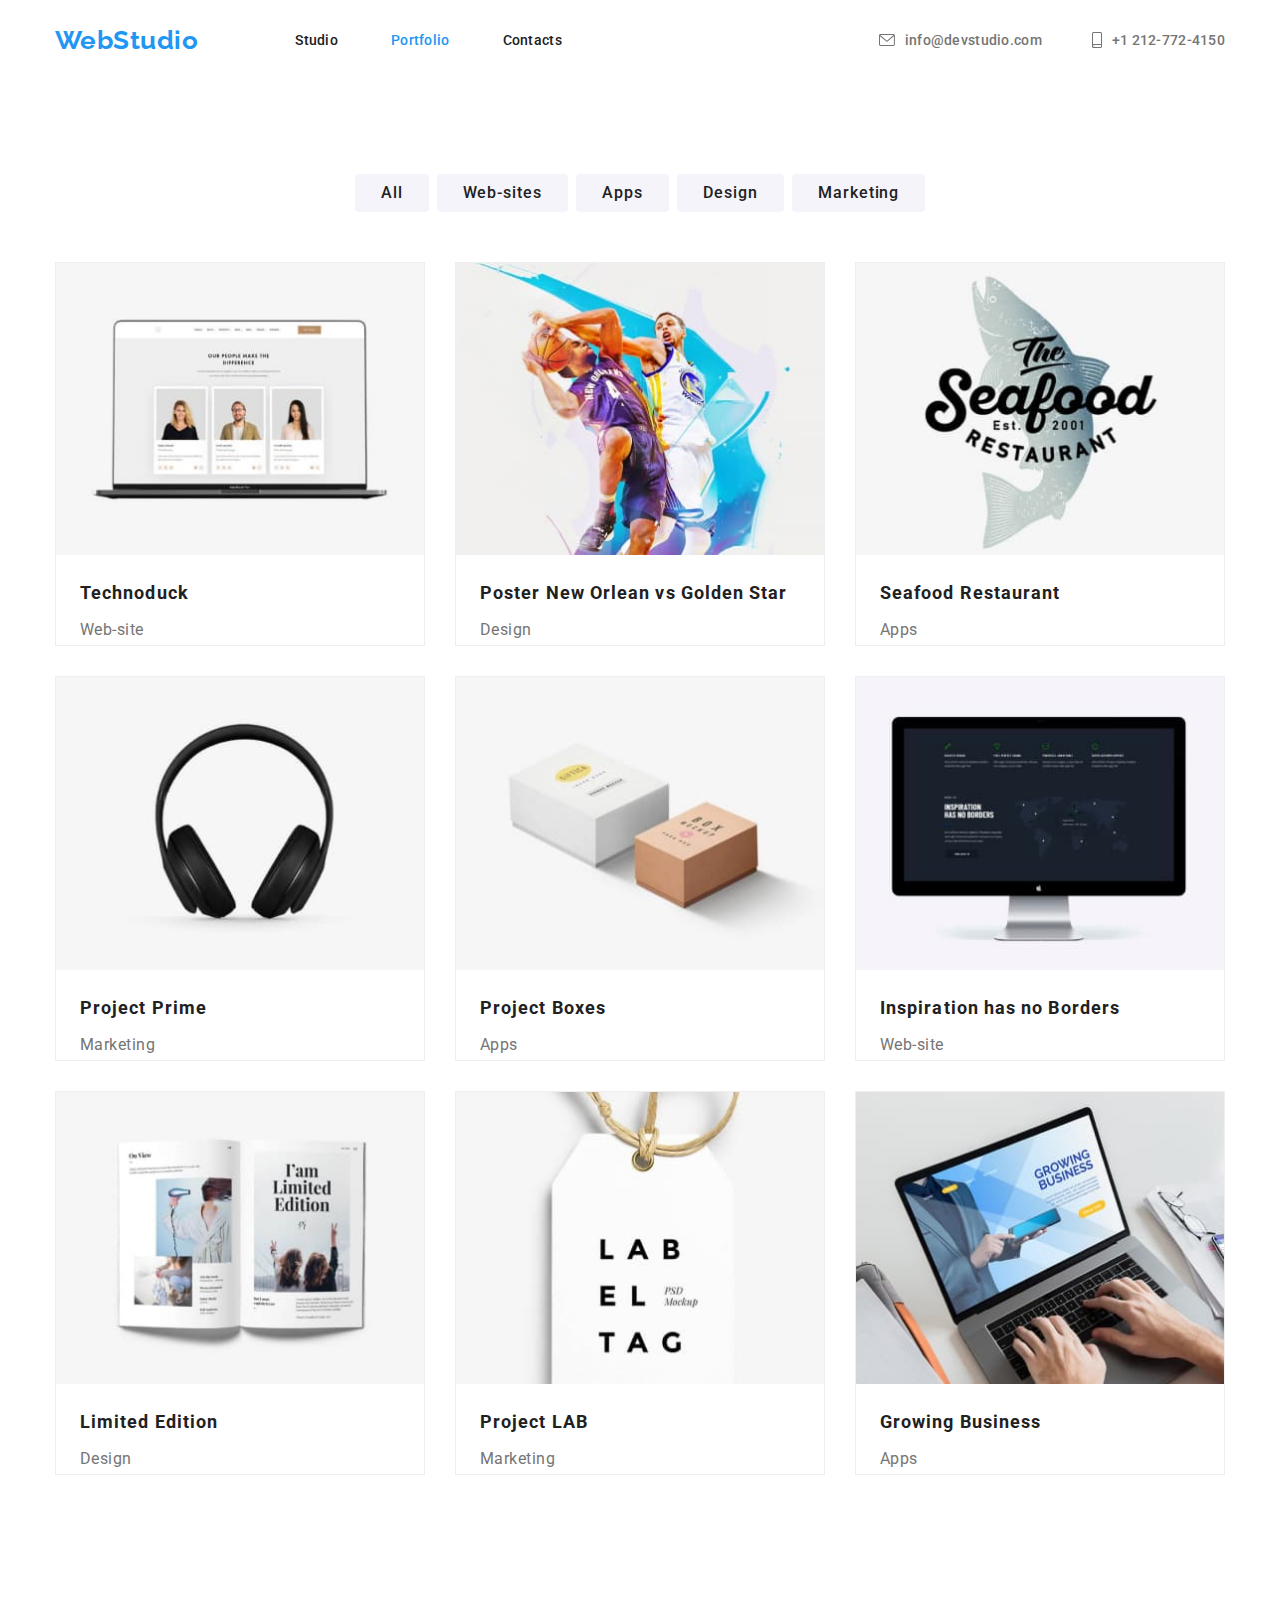
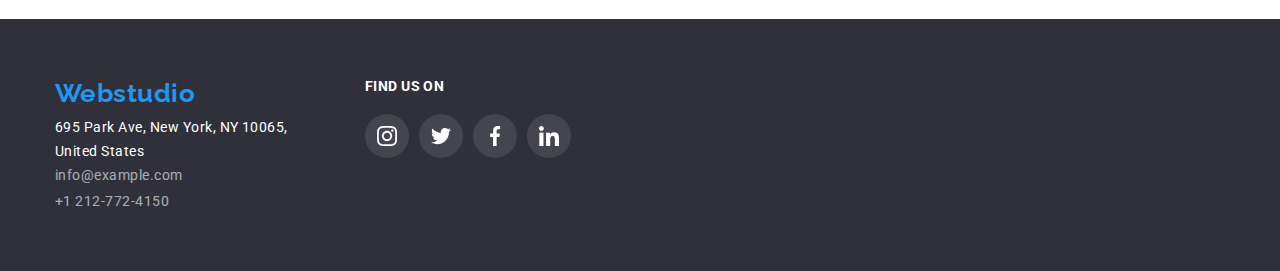
==== portfolio.html @ 39f23f41 "Ini clone from hw4" ====
<!DOCTYPE html>
<html lang="en">
<head>
    <meta charset="UTF-8">
    <meta http-equiv="X-UA-Compatible" content="IE=edge">
    <meta name="viewport" content="width=device-width, initial-scale=1.0">
    <link rel="stylesheet" href="https://fonts.googleapis.com/css2?family=Raleway:wght@700&family=Roboto:wght@400;500;700;900&display=swap"> 
    <link rel="stylesheet" href="./css/style.css">
    <title>Portfolio</title>
</head>
<body>
    
    <!-- Top Nav Bar -->
    
    <header>
        <div class="container header-container">
            <a href="./index.html" class="header-logo">WebStudio</a>
            <nav class="header-navigation">
                <ul class="nav-list">
                    <li class="nav-item">
                        <a href="./index.html" class="nav-link">Studio</a>
                    </li>
                    <li class="nav-item">
                        <a href="./portfolio.html" class="nav-link nav-link-current">Portfolio</a>
                    </li>
                    <li class="nav-item">
                        <a href="#" class="nav-link">Contacts</a>
                    </li>
                </ul>
            </nav>
            <ul class="header-contact-list">
                <li class="header-contact-item">
                    <a href="mailto:info@devstudio.com" class="header-contact-link">
                        <svg class="header-contact-link-icon" width="16" height="12">
                            <use href="./images/svgimages/sprite.svg#icon-envelope"></use>
                        </svg>
                        info@devstudio.com
                    </a>
                </li>
                <li class="header-contact-item">
                    <a href="tel:+12127724150" class="header-contact-link">
                        <svg class="header-contact-link-icon" width="10" height="16">
                            <use href="./images/svgimages/sprite.svg#icon-smartphone"></use>
                        </svg>
                        +1 212-772-4150
                    </a>
                </li>
            </ul>
        </div>
    </header>
    <main>

        <!-- Portfolio button bar section -->

    <section class="section portfolio-button-bar-section">
        <div class="container">
            <h1 class="portfolio-button-bar-title">Our Portfolio</h1>
            <ul class="portfolio-button-bar-list">
                <li class="portfolio-button-bar-item">
                    <button type="button" class="portfolio-button">All</button>
                </li>
                <li class="portfolio-button-bar-item">
                    <button type="button" class="portfolio-button">Web-sites</button>
                </li>
                <li class="portfolio-button-bar-item">
                    <button type="button" class="portfolio-button">Apps</button>
                </li>
                <li class="portfolio-button-bar-item">
                    <button type="button" class="portfolio-button">Design</button>
                </li>
                <li class="portfolio-button-bar-item">
                    <button type="button" class="portfolio-button">Marketing</button>
                </li>
            </ul>

<!-- Portfolio Card Section -->

            <ul class="portfolio-card-list">
                <li class="portfolio-card-item">
                    <img src="./images/portfolioimages/portfolio1.jpg" alt="Labtop Screen" width="370">
                    <h3 class="portfolio-card-item-title">Technoduck</h3>
                    <p class="portfolio-card-item-text">Web-site</p>
                </li>
                <li class="portfolio-card-item">
                    <img src="./images/portfolioimages/portfolio2.jpg" alt="Basketball Players" width="370">
                    <h3 class="portfolio-card-item-title">Poster New Orlean vs Golden Star</h3>
                    <p class="portfolio-card-item-text">Design</p>
                </li>
                <li class="portfolio-card-item">
                    <img src="./images/portfolioimages/portfolio3.jpg" alt="Seafood Restaurant Logo" width="370">
                    <h3 class="portfolio-card-item-title">Seafood Restaurant</h3>
                    <p class="portfolio-card-item-text">Apps</p>
                </li>
                <li class="portfolio-card-item">
                    <img src="./images/portfolioimages/portfolio4.jpg" alt="Headphones" width="370">
                    <h3 class="portfolio-card-item-title">Project Prime</h3>
                    <p class="portfolio-card-item-text">Marketing</p>
                </li>
                <li class="portfolio-card-item">
                    <img src="./images/portfolioimages/portfolio5.jpg" alt="Two Parcels" width="370">
                    <h3 class="portfolio-card-item-title">Project Boxes</h3>
                    <p class="portfolio-card-item-text">Apps</p>
                </li>
                <li class="portfolio-card-item">
                    <img src="./images/portfolioimages/portfolio6.jpg" alt="Computer monitor" width="370">
                    <h3 class="portfolio-card-item-title">Inspiration has no Borders</h3>
                    <p class="portfolio-card-item-text">Web-site</p>
                </li>
                <li class="portfolio-card-item">
                    <img src="./images/portfolioimages/portfolio7.jpg" alt="Magazine pages" width="370">
                    <h3 class="portfolio-card-item-title">Limited Edition</h3>
                    <p class="portfolio-card-item-text">Design</p>
                </li>
                <li class="portfolio-card-item">
                    <img src="./images/portfolioimages/portfolio8.jpg" alt="Fancy Label" width="370">
                    <h3 class="portfolio-card-item-title">Project LAB</h3>
                    <p class="portfolio-card-item-text">Marketing</p>
                </li>
                <li class="portfolio-card-item">
                    <img src="./images/portfolioimages/portfolio9.jpg" alt="Hands Typing" width="370">
                    <h3 class="portfolio-card-item-title">Growing Business</h3>
                    <p class="portfolio-card-item-text">Apps</p>
                </li>
            </ul>
        </div>
    </section>
    </main>

    <!-- Bottom Nav Bar -->

    <footer class="footer-section">
        <div class="container footer-container">
            <div class="footer-contact-container">
                <a href="./index.html" class="footer-logo">Webstudio</a>
                <address class="footer-address">
                    <a href="https://goo.gl/maps/pZUgdTMqykUNrWZ28" target="_blank" class="footer-address-link">
                        695 Park Ave, New York, NY 10065, United States
                    </a>
                    <ul class="footer-contact-list">
                        <li class="footer-contact-item">
                            <a href="mailto:info@example.com" class="footer-contact-link">info@example.com</a>
                        </li>
                        <li class="footer-contact-item">
                            <a href="tel:+12127724150" class="footer-contact-link">+1 212-772-4150</a>
                        </li>
                    </ul>
                </address>
            </div>
            <div class="footer-socials-container">
                <h4 class="footer-socials-title">Find us on</h4>
                <ul class="footer-socials-list">
                    <li class="footer-socials-item">
                        <a href="" class="footer-socials-link">
                            <svg class="footer-socials-icon" width="20" height="20">
                                <use href="./images/svgimages/sprite.svg#icon-instagram"></use>
                            </svg>
                        </a>
                    </li>
                    <li class="footer-socials-item">
                        <a href="" class="footer-socials-link">
                            <svg class="footer-socials-icon" width="20" height="20">
                                <use href="./images/svgimages/sprite.svg#icon-twitter"></use>
                            </svg>
                        </a>
                    </li>
                    <li class="footer-socials-item">
                        <a href="" class="footer-socials-link">
                            <svg class="footer-socials-icon" width="20" height="20">
                                <use href="./images/svgimages/sprite.svg#icon-facebook"></use>
                            </svg>
                        </a>
                    </li>
                    <li class="footer-socials-item">
                        <a href="" class="footer-socials-link">
                            <svg class="footer-socials-icon" width="20" height="20">
                                <use href="./images/svgimages/sprite.svg#icon-linkedin"></use>
                            </svg>
                        </a>
                    </li>
                </ul>
            </div>
        </div>
    </footer>
</body>
</html>
---- css/style.css ----
:root {
    --primary-title-color: #212121;
    --primary-text-color: #212121;
    --secondary-title-color: #FFF;
    --secondary-text-color: #757575;
    --background-dark-color: #2F303A;
    --background-light-color: #F5F4FA;
    --accent-color: #2196F3;  
    --accent-dark-color: #014379;
    --icon-color: #AFB1B8;
    --card-gap: 30px;
}

/* Global Styles */

* {
    padding: 0;
    margin: 0;
    box-sizing: border-box;
  }

  p, h1, h2, h3, h4, h5, h6 {
    margin-top: 0;
    margin-bottom: 0;
  }

body {
    font-family: 'Roboto', sans-serif; 
    font-weight: 500;
    letter-spacing: 0.03em;
    color: var(--primary-text-color);
}

a {
    text-decoration: none;
}

ul {
    list-style: none;
    margin-top: 0;
    margin-bottom: 0;
    padding-left: 0;
}

img {
    display: block;
    max-width: 100%;
    height: auto;
}

.container {
    width: 1200px;
    padding-left: 15px;
    padding-right: 15px;
    margin: 0 auto;
  }

.section {
      padding-top: 94px;
      padding-bottom: 94px;
  }

.section-title {
      font-weight: 700;
      font-size: 36px;
      line-height: calc(42/36);
      text-align: center;
      color: var(--primary-title-color);
      margin-bottom: 50px;
  }

/* Header */

.header-container {
    display: flex;
    align-items: center;
}

.header-logo {  
    font-family: 'Raleway';
    font-weight: 700;
    font-size: 26px;   
    line-height: calc(31/26);
    color: var(--accent-color); 
    margin-right: 97px;
}

.header-logo:hover, header.logo:focus {
    color: var(--accent-dark-color)
}

.nav-list {
    display: flex;
}

.nav-item:not(:last-child) {
    margin-right: 53px;
}

.nav-link{
    font-family: 'Roboto';
    font-size: 14px;
    line-height: calc(16/14);
    letter-spacing: 0.02em;
    color: var(--primary-text-color);
    padding: 32px 0;
    display: block;
}

.nav-link:hover, 
.nav-link:focus {
    color: var(--accent-color);
}

.nav-link-current {
    color: var(--accent-color);
}


.header-contact-list {
    display: flex;
    margin-left: auto;
}

.header-contact-item:not(:last-child) {
    margin-right: 50px;
}

.header-contact-link {
    font-style: normal;
    font-size: 14px;
    line-height: calc(16/14);
    letter-spacing: 0.02em;
    color: var(--secondary-text-color);
    padding: 32px 0;
    display: flex;
    align-items: center;
}

.header-contact-link:hover,
.header-contact-link:focus {
    color: var(--accent-color)
}

.header-contact-link-icon {
    margin-right: 10px;
    fill: currentcolor;
}
/* Hero */

.hero-section {
    background-color: var(--background-dark-color);
    padding: 200px 0; 
    background-image: 
    linear-gradient(rgba(47, 48, 58, 0.4), 
    rgba(47, 48, 58, 0.4)), 
    url(../images/mainpageimages/hero-background.jpg);  
    background-repeat: no-repeat;
    background-position: center;
    background-size: cover;
}

.hero-container {
    display: flex;
    flex-direction: column;
    justify-content: center;
    align-items: center;
}

.hero-title {
    font-weight: 900;
    font-size: 44px;
    line-height: calc(60/44);
    text-align: center;
    letter-spacing: 0.06em;
    text-transform: uppercase;
    color: var(--secondary-title-color);
    display: inline-block;
    width: 696px;
    margin-bottom: 30px;
}

.hero-button {
    font-family: 'Roboto';
    font-style: normal;
    font-weight: 700;
    font-size: 16px;
    line-height: calc(30/16);
    text-align: center;
    letter-spacing: 0.06em;
    color: var(--secondary-title-color);
    background-color: var(--accent-color);
    box-shadow: 0px 4px 4px rgba(0, 0, 0, 0.15);
    border-radius: 4px;
    cursor: pointer;
    display: inline-block;
    border: none;
    padding: 10px 20px;
}

.hero-button:hover,
.hero-button:focus {
    color: var(--accent-color);
    background-color: var(--accent-dark-color);
}

/* Features */

.features-title {
     position: absolute;
      width: 1px;
      height: 1px;
      margin: -1px;
      border: 0;
      padding: 0;
      white-space: nowrap;
      clip-path: inset(100%);
      clip: rect(0 0 0 0);
      overflow: hidden;
}

.features-list {
    display: flex;
    justify-content: center;
}

.features-item {
    display: inline-block;
    width: 270px;
}

.features-item:not(:last-child) {
    margin-right: 30px;
}

.features-icon-container {
    display: flex;
    height: 120px;
    justify-content: center;
    align-items: center;
    background-color: var(--background-light-color);
    border-radius: 4px;
    margin-bottom: 30px;
}

.features-item-title {
    font-weight: 700;
    font-size: 14px;
    line-height: calc(16/14);
    text-transform: uppercase;
    color: var(--primary-title-color);
    margin-bottom: 10px;
}

.features-item-text {
    font-weight: 400;
    font-size: 14px;
    line-height: calc(24/14);
    color: var(--secondary-text-color);
}

/* What we do */

.what-we-do-section {
    padding-top: 0px;
}

.what-we-do-list {
    display: flex;
    justify-content: center;
}

.what-we-do-item:not(:last-child) {
    margin-right: 30px;
}
/* Our Team */

.our-team-section {
    background-color: var(--background-light-color);
}

.our-team-list {
    background-color: var(--background-light-color);
    display: flex;
    justify-content: center;
}

.our-team-item {
    background: var(--secondary-title-color);
    box-shadow: 0px 1px 3px rgba(0, 0, 0, 0.12), 0px 1px 1px rgba(0, 0, 0, 0.14), 0px 2px 1px rgba(0, 0, 0, 0.2);
    border-radius: 0px 0px 4px 4px;
    display: flex;
    flex-direction: column;
    width: 270px;
}

.our-team-item:not(:last-child) {
    margin-right: 30px;
}

.our-team-item-picture {
    margin-bottom: 30px;
}

.our-team-item-title {
    font-size: 16px;
    line-height: calc(19/16);
    text-align: center;
    color: var(--primary-title-color);
    margin-bottom: 10px;
}

.our-team-item-text {
    font-weight: 400;
    font-size: 16px;
    line-height: calc(19/16);
    text-align: center;
    color: var(--secondary-text-color);
    margin-bottom: 16px;
}

.socials-list {
    display: flex;
    justify-content: center;
    margin-bottom: 30px;
}

.socials-item:not(:last-child) {
    margin-right: 10px;
}

.socials-link {
    width: 44px;
    height: 44px;
    background-color: var(--secondary-title-color);
    color: var(--icon-color);
    display: flex;
    align-items: center;
    justify-content: center;
    border-radius: 50%;
}

.socials-link:hover,
.socials-link:focus {
    background-color: var(--accent-color);
    color: var(--secondary-title-color);
}

.socials-icon {
    fill: currentColor;
}

/* Customer section */

.customer-list {
    display: flex;
    justify-content: center;
}

.customer-item:not(:last-child) {
    margin-right: 30px;
}

.customer-link {
    width: 170px;
    height: 92px;
    background-color: var(--secondary-title-color);
    color: var(--icon-color);
    display: flex;
    align-items: center;
    justify-content: center;
    border: 1px solid var(--icon-color);
    border-radius: 4px;
}

.customer-link:hover,
.customer-link:focus {
    color: var(--accent-color);
    border-color: var(--accent-color);
}

.customer-icon {
    fill: currentcolor;
}

/* Footer */

.footer-section {
    background-color: var(--background-dark-color);
    height: 252px;
    display: flex;
    flex-direction: column;
    justify-content: center;
}

.footer-container {
    display: flex;
}

.footer-contact-container {
    margin-right: 70px;
}

.footer-logo {
    font-family: 'Raleway';
    font-weight: 700;
    font-size: 26px;
    line-height: calc(31/26);
    color: var(--accent-color);
    margin-bottom: 6px;
    display: block;
}

.footer-logo:hover, .footer-logo:focus {
    color: var(--accent-dark-color);
}

.footer-address {
    font-style: normal;
        width: 240px;
}
.footer-address-link {
    font-weight: 400;
    font-size: 14px;
    line-height: calc(24/14);
    color: var(--secondary-title-color);
    margin-bottom: 2px;
}

.footer-address-link:hover,
.footer-address-link:focus {
    color: var(--accent-color);
}

.footer-contact-item:not(:last-child) {
    margin-bottom: 2px;
}

.footer-contact-link {
    font-weight: 400;
    font-size: 14px;
    line-height: calc(24/14);
    color: var(--secondary-title-color);
    opacity: 0.6;
}

.footer-contact-link:hover,
.footer-contact-link:focus {
    color: var(--accent-color);
}

.footer-socials-container {
    display: flex;
    flex-direction: column;
}

.footer-socials-title {
    font-weight: 700;
    font-size: 14px;
    line-height: calc(16/14);
    letter-spacing: 0.03em;
    text-transform: uppercase;
    color: var(--secondary-title-color);
    margin-bottom: 20px;
}

.footer-socials-list {
    display: flex;
    justify-content: center;
}

.footer-socials-item:not(:last-child) {
    margin-right: 10px;
}

.footer-socials-link {
    width: 44px;
    height: 44px;
    background-color: rgba(255, 255, 255, 0.1);
    color: var(--secondary-title-color);
    display: flex;
    align-items: center;
    justify-content: center;
    border-radius: 50%;
}

.footer-socials-link:hover,
.footer-socials-link:focus {
    background-color: var(--accent-color);
}

.footer-socials-icon {
    fill: currentColor;
}

/* Portfolio Page*/

/* Our Portfolio */

.portfolio-button-bar-section {
    margin-bottom: 50px;
    padding-bottom: none;
}

.portfolio-button-bar-title {
    position: absolute;
    width: 1px;
    height: 1px;
    margin: -1px;
    border: 0;
    padding: 0;
    white-space: nowrap;
    clip-path: inset(100%);
    clip: rect(0 0 0 0);
    overflow: hidden;
}

.portfolio-button-bar-list {
    display: flex;
    justify-content: center;
    margin-bottom: 50px;
}

.portfolio-button-bar-item:not(:last-child) {
    margin-right: 8px;
}

.portfolio-button {
    font-family: 'Roboto';
    font-weight: 500;
    font-size: 16px;
    line-height: calc(26/16);
    letter-spacing: 0.06em;
    text-align: center;
    cursor: pointer;
    color: var(--primary-title-color);
    background-color: var(--background-light-color);
    border-radius: 4px;
    padding: 6px 26px;
    border: none;
}

.portfolio-button:hover,
.portfolio-button:focus {
    background-color: var(--accent-color);
    color: var(--secondary-title-color);
    box-shadow: 0px 3px 1px rgba(0, 0, 0, 0.1), 0px 1px 2px rgba(0, 0, 0, 0.08), 0px 2px 2px rgba(0, 0, 0, 0.12);
    border-radius: 4px;
}

/* Portfolio Card Section */

.portfolio-card-list {
    display: flex;
    flex-wrap: wrap;
    margin-top: calc(-1 * var(--card-gap));
    margin-left: calc(-1 * var(--card-gap));
}

.portfolio-card-item {
    flex-basis: calc(100% / 3 - var(--card-gap));
    margin-top: var(--card-gap);
    margin-left: var(--card-gap);
    background-color: var(--secondary-title-color);
    border: 1px solid #EEEEEE;
}

.portfolio-card-item-title {
    font-weight: 700;
    font-size: 18px;
    line-height: calc(36/18);
    letter-spacing: 0.06em;
    color: var(--primary-title-color);
    margin: 20px 0 4px 24px;
}

.portfolio-card-item-text {
    font-weight: 400;
    font-size: 16px;
    line-height: calc(30/16);
    color: var(--secondary-text-color);
    margin-left: 24px;
}
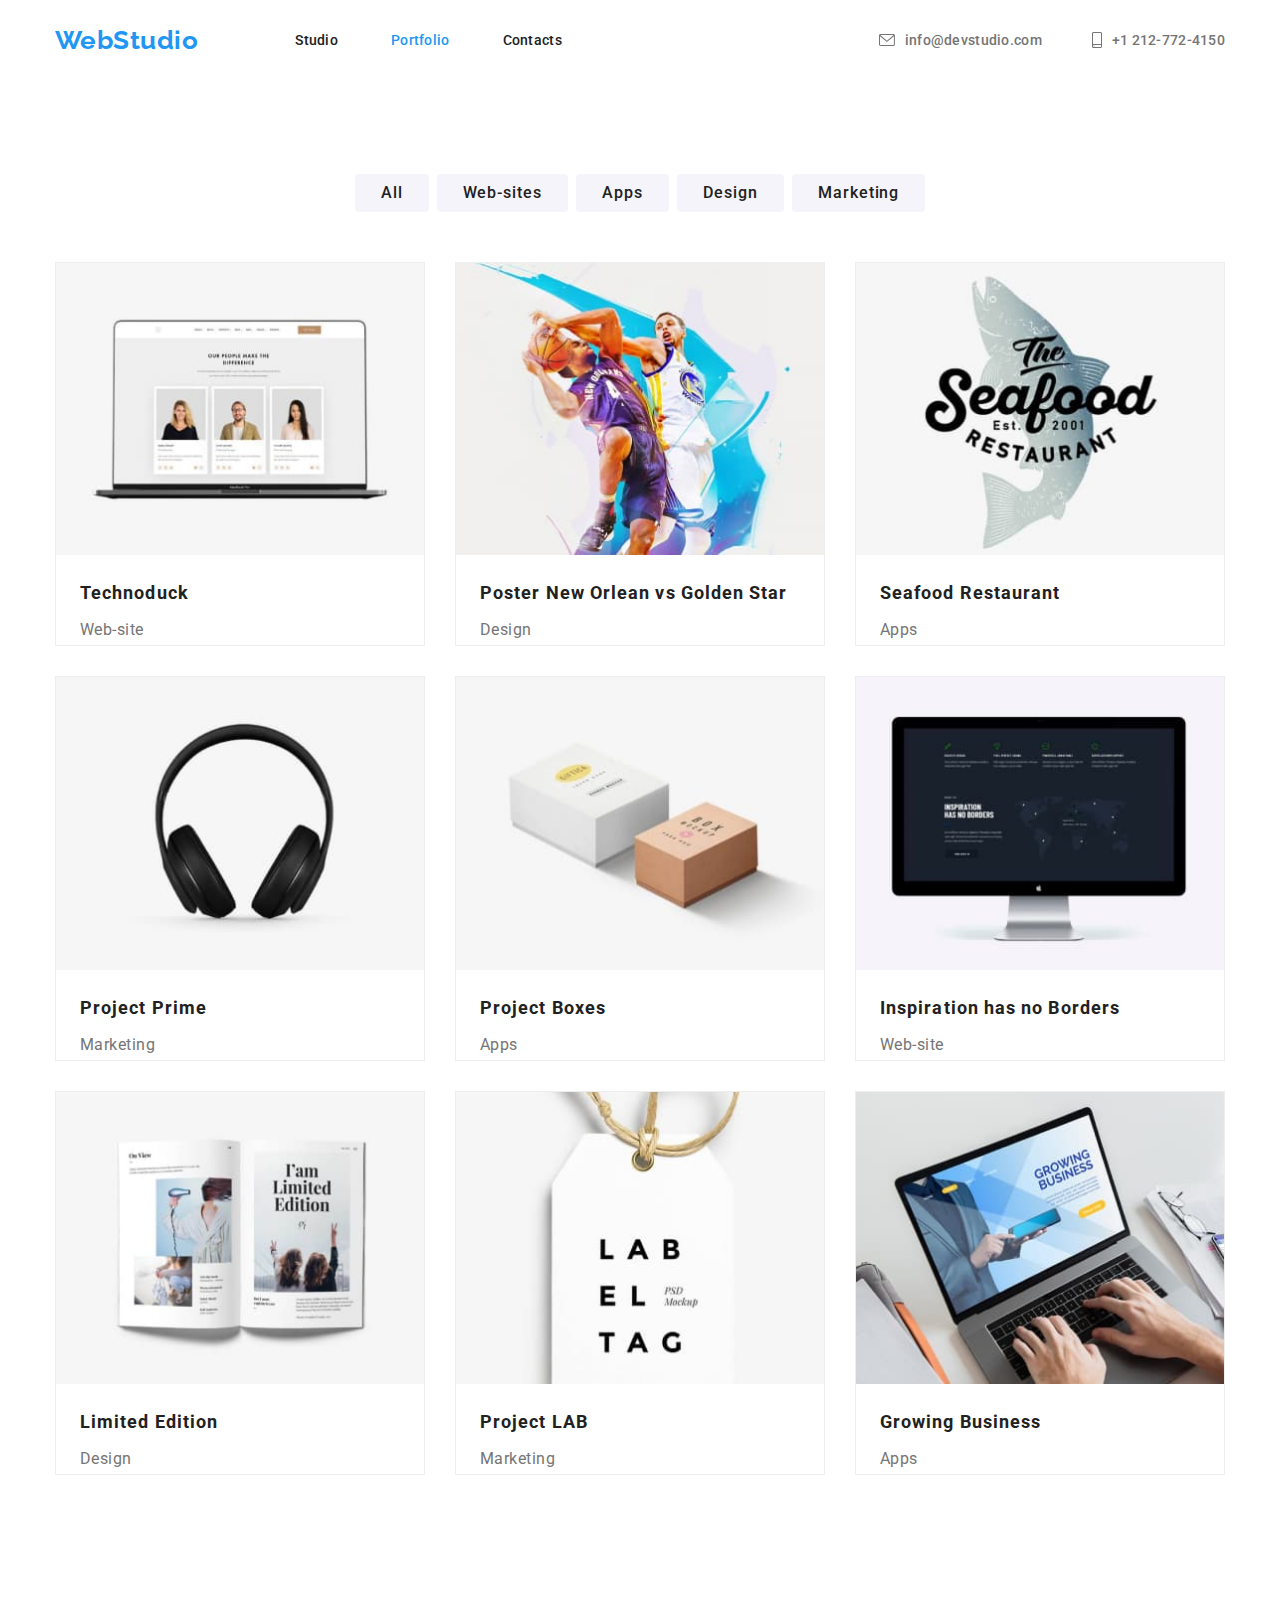
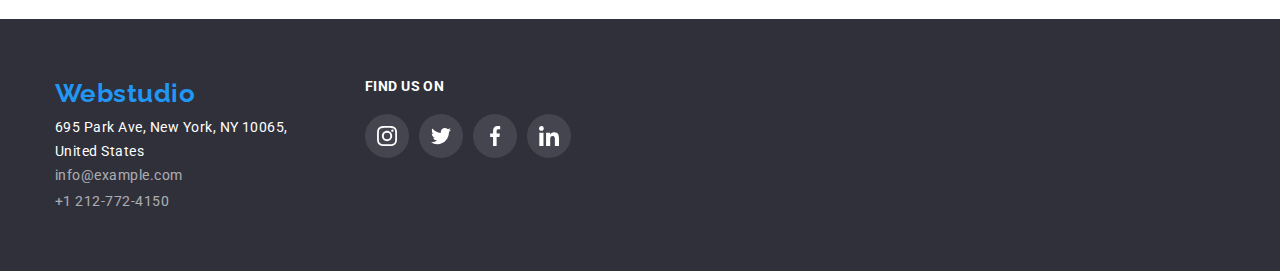
==== commit 507605ba: "WiP" ====
--- a/portfolio.html
+++ b/portfolio.html
@@ -49,10 +49,10 @@
         </div>
     </header>
     <main>
-
+    <section class="section portfolio-button-bar-section">
+        
         <!-- Portfolio button bar section -->
-
-    <section class="section portfolio-button-bar-section">
+        
         <div class="container">
             <h1 class="portfolio-button-bar-title">Our Portfolio</h1>
             <ul class="portfolio-button-bar-list">
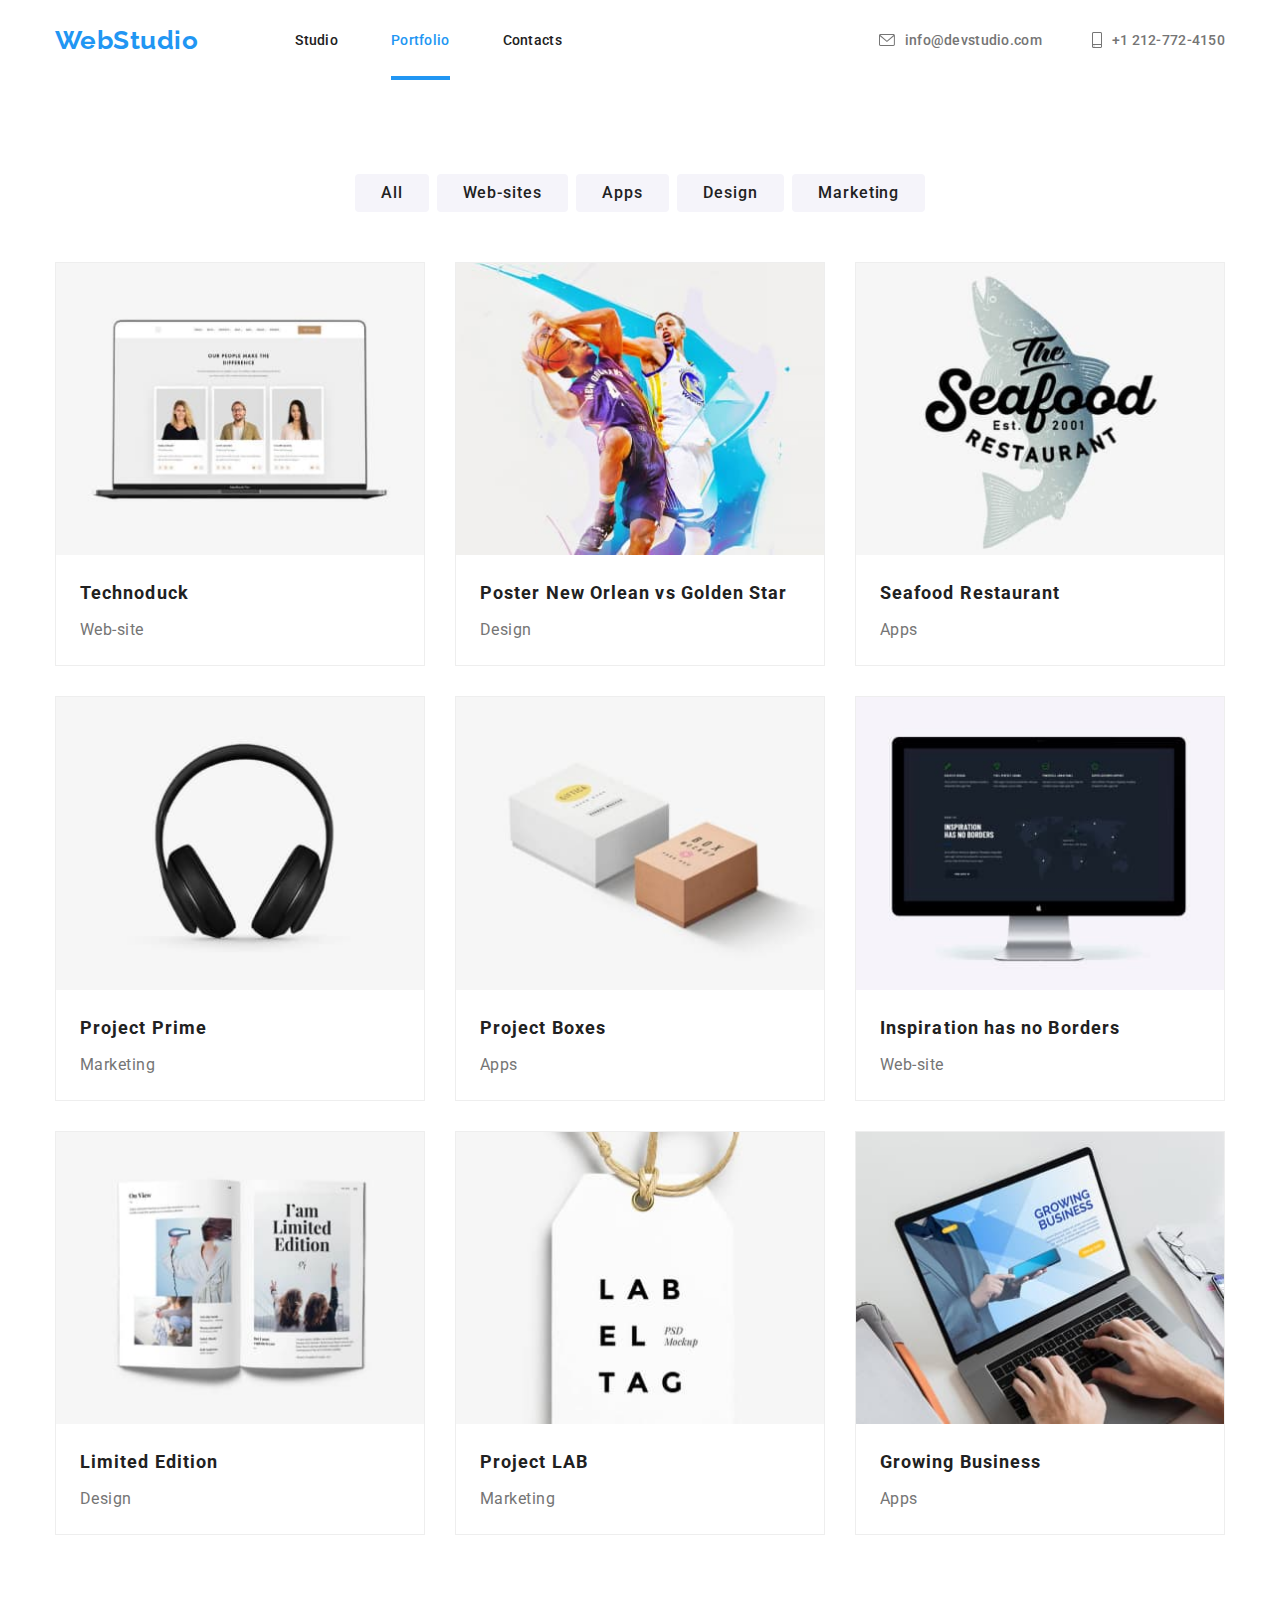
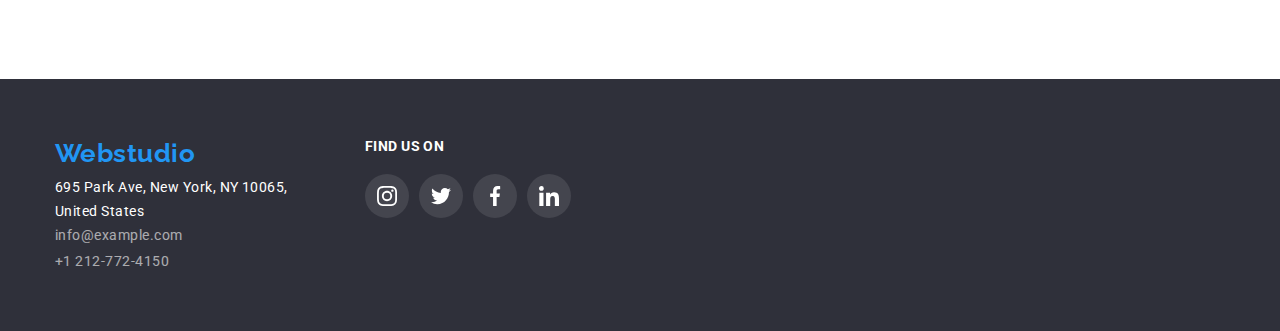
==== commit 94352aaa: "updated" ====
--- a/portfolio.html
+++ b/portfolio.html
@@ -49,12 +49,12 @@
         </div>
     </header>
     <main>
-    <section class="section portfolio-button-bar-section">
-        
-        <!-- Portfolio button bar section -->
-        
+    <section class="section portfolio-button-bar-section">        
         <div class="container">
             <h1 class="portfolio-button-bar-title">Our Portfolio</h1>
+
+    <!-- Portfolio button bar section -->
+
             <ul class="portfolio-button-bar-list">
                 <li class="portfolio-button-bar-item">
                     <button type="button" class="portfolio-button">All</button>
@@ -77,49 +77,121 @@
 
             <ul class="portfolio-card-list">
                 <li class="portfolio-card-item">
-                    <img src="./images/portfolioimages/portfolio1.jpg" alt="Labtop Screen" width="370">
-                    <h3 class="portfolio-card-item-title">Technoduck</h3>
-                    <p class="portfolio-card-item-text">Web-site</p>
-                </li>
-                <li class="portfolio-card-item">
-                    <img src="./images/portfolioimages/portfolio2.jpg" alt="Basketball Players" width="370">
-                    <h3 class="portfolio-card-item-title">Poster New Orlean vs Golden Star</h3>
-                    <p class="portfolio-card-item-text">Design</p>
-                </li>
-                <li class="portfolio-card-item">
-                    <img src="./images/portfolioimages/portfolio3.jpg" alt="Seafood Restaurant Logo" width="370">
-                    <h3 class="portfolio-card-item-title">Seafood Restaurant</h3>
-                    <p class="portfolio-card-item-text">Apps</p>
-                </li>
-                <li class="portfolio-card-item">
-                    <img src="./images/portfolioimages/portfolio4.jpg" alt="Headphones" width="370">
-                    <h3 class="portfolio-card-item-title">Project Prime</h3>
-                    <p class="portfolio-card-item-text">Marketing</p>
-                </li>
-                <li class="portfolio-card-item">
-                    <img src="./images/portfolioimages/portfolio5.jpg" alt="Two Parcels" width="370">
-                    <h3 class="portfolio-card-item-title">Project Boxes</h3>
-                    <p class="portfolio-card-item-text">Apps</p>
-                </li>
-                <li class="portfolio-card-item">
-                    <img src="./images/portfolioimages/portfolio6.jpg" alt="Computer monitor" width="370">
-                    <h3 class="portfolio-card-item-title">Inspiration has no Borders</h3>
-                    <p class="portfolio-card-item-text">Web-site</p>
-                </li>
-                <li class="portfolio-card-item">
-                    <img src="./images/portfolioimages/portfolio7.jpg" alt="Magazine pages" width="370">
-                    <h3 class="portfolio-card-item-title">Limited Edition</h3>
-                    <p class="portfolio-card-item-text">Design</p>
-                </li>
-                <li class="portfolio-card-item">
-                    <img src="./images/portfolioimages/portfolio8.jpg" alt="Fancy Label" width="370">
-                    <h3 class="portfolio-card-item-title">Project LAB</h3>
-                    <p class="portfolio-card-item-text">Marketing</p>
-                </li>
-                <li class="portfolio-card-item">
-                    <img src="./images/portfolioimages/portfolio9.jpg" alt="Hands Typing" width="370">
-                    <h3 class="portfolio-card-item-title">Growing Business</h3>
-                    <p class="portfolio-card-item-text">Apps</p>
+                    <a href="#" class="portfolio-card-link">
+                        <img src="./images/portfolioimages/portfolio1.jpg" alt="Labtop Screen" width="370">
+                        <div class="portfolio-card-overlay">
+                            <p>Technoduck is a state-of-the-art coronavirus distribution platform. Companies use this platfom for digital
+                                espionage and attacks on competitors' secure servers.</p>
+                        </div>
+                        <div class="portfolio-card-textbox">
+                            <h3 class="portfolio-card-item-title">Technoduck</h3>
+                            <p class="portfolio-card-item-text">Web-site</p>
+                        </div>
+                    </a>                    
+                </li>
+                <li class="portfolio-card-item">
+                    <a href="#" class="portfolio-card-link">
+                        <img src="./images/portfolioimages/portfolio2.jpg" alt="Basketball Players" width="370">
+                        <div class="portfolio-card-overlay">
+                            <p>Lorem ipsum dolor sit amet consectetur adipisicing elit. Maiores, fuga facere! Cum illo obcaecati itaque aperiam
+                                rem quasi et soluta. Commodi tempora rem veritatis cumque fuga dolores perferendis molestias accusantium!</p>
+                        </div>
+                        <div class="portfolio-card-textbox">
+                            <h3 class="portfolio-card-item-title">Poster New Orlean vs Golden Star</h3>
+                            <p class="portfolio-card-item-text">Design</p>
+                        </div>
+                    </a>                    
+                </li>
+                <li class="portfolio-card-item">
+                    <a href="#" class="portfolio-card-link">
+                        <img src="./images/portfolioimages/portfolio3.jpg" alt="Seafood Restaurant Logo" width="370">
+                        <div class="portfolio-card-overlay">
+                            <p>Lorem ipsum dolor sit amet consectetur adipisicing elit. Maiores, fuga facere! Cum illo obcaecati itaque aperiam
+                                rem quasi et soluta. Commodi tempora rem veritatis cumque fuga dolores perferendis molestias accusantium!</p>
+                        </div>
+                        <div class="portfolio-card-textbox">
+                            <h3 class="portfolio-card-item-title">Seafood Restaurant</h3>
+                            <p class="portfolio-card-item-text">Apps</p>
+                        </div>
+                    </a>                    
+                </li>
+                <li class="portfolio-card-item">
+                    <a href="#" class="portfolio-card-link">
+                        <img src="./images/portfolioimages/portfolio4.jpg" alt="Headphones" width="370">
+                        <div class="portfolio-card-overlay">
+                            <p>Lorem ipsum dolor sit amet consectetur adipisicing elit. Maiores, fuga facere! Cum illo obcaecati itaque aperiam
+                                rem quasi et soluta. Commodi tempora rem veritatis cumque fuga dolores perferendis molestias accusantium!</p>
+                        </div>
+                        <div class="portfolio-card-textbox">
+                            <h3 class="portfolio-card-item-title">Project Prime</h3>
+                            <p class="portfolio-card-item-text">Marketing</p>
+                        </div>
+                    </a>                    
+                </li>
+                <li class="portfolio-card-item">
+                    <a href="#" class="portfolio-card-link">
+                        <img src="./images/portfolioimages/portfolio5.jpg" alt="Two Parcels" width="370">
+                        <div class="portfolio-card-overlay">
+                            <p>Lorem ipsum dolor sit amet consectetur adipisicing elit. Maiores, fuga facere! Cum illo obcaecati itaque aperiam
+                                rem quasi et soluta. Commodi tempora rem veritatis cumque fuga dolores perferendis molestias accusantium!</p>
+                        </div>
+                        <div class="portfolio-card-textbox">
+                            <h3 class="portfolio-card-item-title">Project Boxes</h3>
+                            <p class="portfolio-card-item-text">Apps</p>
+                        </div>
+                    </a>                    
+                </li>
+                <li class="portfolio-card-item">
+                    <a href="#" class="portfolio-card-link">
+                        <img src="./images/portfolioimages/portfolio6.jpg" alt="Computer monitor" width="370">
+                        <div class="portfolio-card-overlay">
+                            <p>Lorem ipsum dolor sit amet consectetur adipisicing elit. Maiores, fuga facere! Cum illo obcaecati itaque aperiam
+                                rem quasi et soluta. Commodi tempora rem veritatis cumque fuga dolores perferendis molestias accusantium!</p>
+                        </div>
+                        <div class="portfolio-card-textbox">
+                            <h3 class="portfolio-card-item-title">Inspiration has no Borders</h3>
+                            <p class="portfolio-card-item-text">Web-site</p>
+                        </div>
+                    </a>                    
+                </li>
+                <li class="portfolio-card-item">
+                    <a href="#" class="portfolio-card-link">
+                        <img src="./images/portfolioimages/portfolio7.jpg" alt="Magazine pages" width="370">
+                        <div class="portfolio-card-overlay">
+                            <p>Lorem ipsum dolor sit amet consectetur adipisicing elit. Maiores, fuga facere! Cum illo obcaecati itaque aperiam
+                                rem quasi et soluta. Commodi tempora rem veritatis cumque fuga dolores perferendis molestias accusantium!</p>
+                        </div>
+                        <div class="portfolio-card-textbox">
+                            <h3 class="portfolio-card-item-title">Limited Edition</h3>
+                            <p class="portfolio-card-item-text">Design</p>
+                        </div>
+                    </a>                    
+                </li>
+                <li class="portfolio-card-item">
+                    <a href="#" class="portfolio-card-link">
+                        <img src="./images/portfolioimages/portfolio8.jpg" alt="Fancy Label" width="370">
+                        <div class="portfolio-card-overlay">
+                            <p>Lorem ipsum dolor sit amet consectetur adipisicing elit. Maiores, fuga facere! Cum illo obcaecati itaque aperiam
+                                rem quasi et soluta. Commodi tempora rem veritatis cumque fuga dolores perferendis molestias accusantium!</p>
+                        </div>
+                        <div class="portfolio-card-textbox">
+                            <h3 class="portfolio-card-item-title">Project LAB</h3>
+                            <p class="portfolio-card-item-text">Marketing</p>
+                        </div>
+                    </a>                    
+                </li>
+                <li class="portfolio-card-item">
+                    <a href="#" class="portfolio-card-link">
+                        <img src="./images/portfolioimages/portfolio9.jpg" alt="Hands Typing" width="370">
+                        <div class="portfolio-card-overlay">
+                            <p>Lorem ipsum dolor sit amet consectetur adipisicing elit. Maiores, fuga facere! Cum illo obcaecati itaque aperiam
+                                rem quasi et soluta. Commodi tempora rem veritatis cumque fuga dolores perferendis molestias accusantium!</p>
+                        </div>
+                        <div class="portfolio-card-textbox">
+                            <h3 class="portfolio-card-item-title">Growing Business</h3>
+                            <p class="portfolio-card-item-text">Apps</p>
+                        </div>
+                    </a>                    
                 </li>
             </ul>
         </div>
--- a/css/style.css
+++ b/css/style.css
@@ -114,8 +114,18 @@
 
 .nav-link-current {
     color: var(--accent-color);
-}
-
+    position: relative;
+}
+
+.nav-link-current::after {
+    content: '';
+    position: absolute;
+    height: 4px;
+    bottom: 0;
+    right: 0;
+    width: 100%;
+    background: var(--accent-color)
+}
 
 .header-contact-list {
     display: flex;
@@ -270,9 +280,32 @@
     justify-content: center;
 }
 
+.what-we-do-item {
+    position: relative;
+}
+
 .what-we-do-item:not(:last-child) {
     margin-right: 30px;
 }
+
+.what-we-do-item-overlay {
+    position: absolute;
+    height: 70px;
+    width: 100%;
+    background: rgba(47, 48, 58, 0.8);
+    bottom: 0;
+}
+
+.what-we-do-item-overlay>p {
+    color: var(--secondary-title-color);
+    font-weight: 700;
+    font-size: 14px;
+    line-height: calc(16/14);
+    text-align: center;
+    text-transform: uppercase;
+    margin-top: 27px;
+}
+
 /* Our Team */
 
 .our-team-section {
@@ -563,6 +596,51 @@
     margin-left: var(--card-gap);
     background-color: var(--secondary-title-color);
     border: 1px solid #EEEEEE;
+    position: relative;
+    overflow: hidden;
+}
+
+.portfolio-card-overlay {
+    color: var(--secondary-title-color);
+    position: absolute;
+    z-index: 1;
+    background: rgba(33, 150, 243, 0.9);
+    width: 100%;
+    height: 294px;
+    transform: translateY(0%);
+    transition: transform 250ms cubic-bezier(0.4, 0, 0.2, 1);
+    display: flex;
+    justify-content: center;
+    top: 294px;
+}
+
+.portfolio-card-overlay>p {
+    width: 322px;
+    margin-top: 63px;
+    font-weight: 400;
+    font-size: 18px;
+    line-height: calc(28/18);
+}
+
+.portfolio-card-item:hover .portfolio-card-overlay,
+.portfolio-card-item:focus .portfolio-card-overlay {
+    transform: translateY(-100%);
+    transition: transform 250ms cubic-bezier(0.4, 0, 0.2, 1);
+}
+
+.portfolio-card-item:hover,
+.portfolio-card-item:focus {
+box-shadow: 0px 1px 1px rgba(0, 0, 0, 0.12),
+0px 4px 4px rgba(0, 0, 0, 0.06),
+1px 4px 6px rgba(0, 0, 0, 0.16);
+}
+
+.portfolio-card-textbox {
+    position: relative;
+    z-index: 2;
+    background-color: var(--secondary-title-color);
+    display: flex;
+    flex-direction: column;
 }
 
 .portfolio-card-item-title {
@@ -571,7 +649,8 @@
     line-height: calc(36/18);
     letter-spacing: 0.06em;
     color: var(--primary-title-color);
-    margin: 20px 0 4px 24px;
+    margin-top: 20px;
+    margin-left: 24px;
 }
 
 .portfolio-card-item-text {
@@ -579,7 +658,9 @@
     font-size: 16px;
     line-height: calc(30/16);
     color: var(--secondary-text-color);
+    margin-top: 4px;
     margin-left: 24px;
-}
-
-
+    margin-bottom: 20px;
+}
+
+
